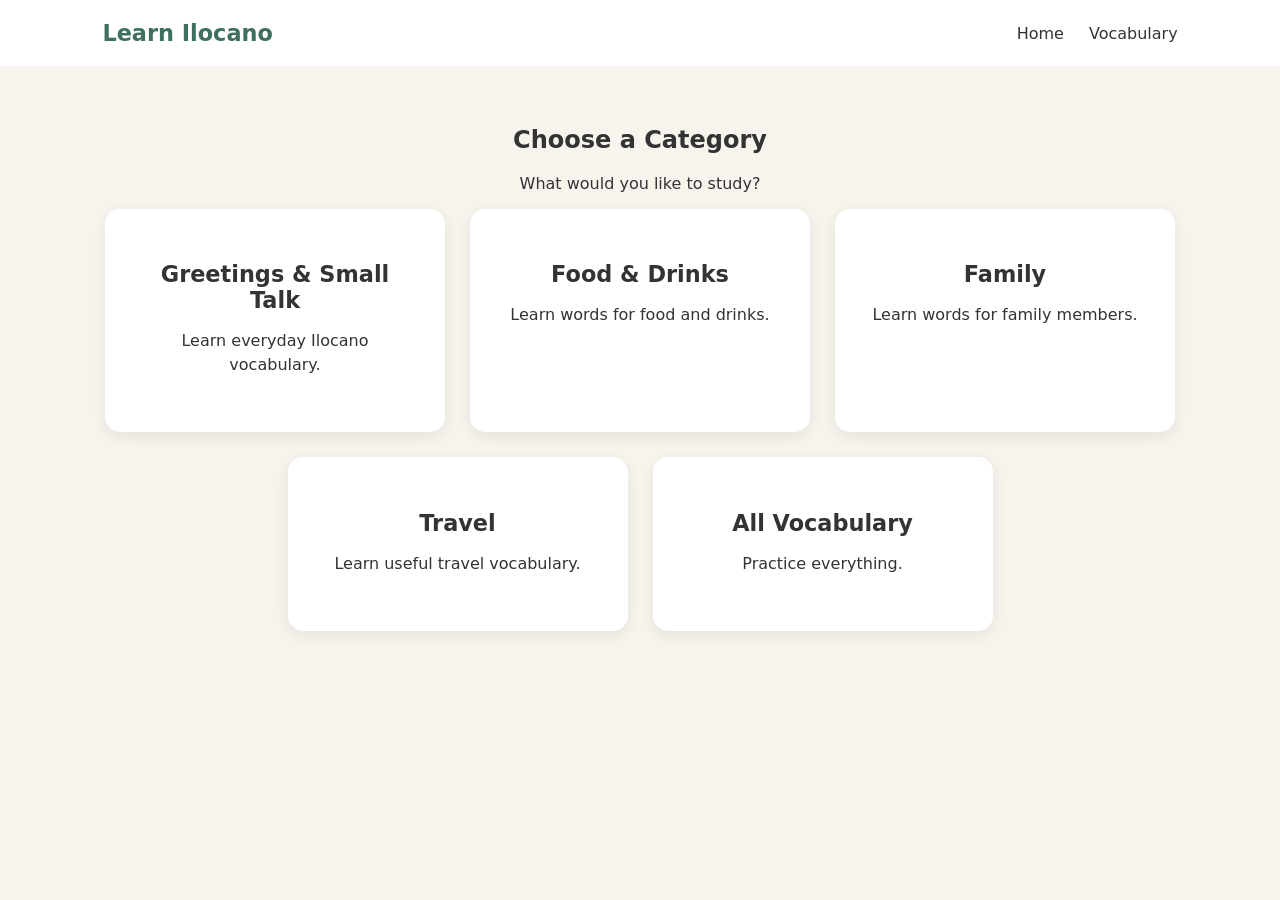
==== categories.html @ ef4bb554 "add vocab pages" ====
<!DOCTYPE html>
<html lang="en">
<head>
  <meta charset="UTF-8">
  <title>Categories</title>
  <link rel="stylesheet" href="style.css">
</head>
<body>

  <nav class="navbar">
    <div class="logo">Learn Ilocano</div>

    <div class="nav-links">
      <a href="index.html">Home</a>
      <a href="categories.html">Vocabulary</a>
    </div>
  </nav>

  <section class="practice">
    <h1>Choose a Category</h1>
    <p>What would you like to study?</p>

    <div class="activity-container">

      <a class="activity-card" href="#">
        <h3>Greetings & Small Talk</h3>
        <p>Learn everyday Ilocano vocabulary.</p>
      </a>

      <a class="activity-card" href="#">
        <h3>Food & Drinks</h3>
        <p>Learn words for food and drinks.</p>
      </a>

      <a class="activity-card" href="#">
        <h3>Family</h3>
        <p>Learn words for family members.</p>
      </a>

      <a class="activity-card" href="#">
        <h3>Travel</h3>
        <p>Learn useful travel vocabulary.</p>
      </a>

      <a class="activity-card" href="#">
        <h3>All Vocabulary</h3>
        <p>Practice everything.</p>
      </a>

    </div>
  </section>

</body>
</html>
---- style.css ----
:root {
    --primary-color: #3f6f5f;
    --accent-color: #d9a441;
    --background-color: #f7f4ed;
    --card-background: #ffffff;
    --text-color: #333333;
}
body {
    font-family: system-ui, Arial, sans-serif;
    background-color: var(--background-color);
    color: var(--text-color);
    margin: 0;
}
.navbar {
    display: flex;
    justify-content: space-between;
    align-items: center;
    padding: 20px 8%;
    background-color: white;
}

.logo {
    font-size: 1.4rem;
    font-weight: bold;
    color: var(--primary-color);
}

.nav-links {
    display: flex;
    gap: 25px;
}

.nav-links a {
    color: var(--text-color);
    text-decoration: none;
}

.nav-links a:hover {
    color: var(--primary-color);
}
.hero {
    padding: 80px 20px;
    text-align: center;
}

.hero h1 {
    font-size: 3rem;
    color: var(--primary-color);
    margin: 0;
}
.practice {
    padding: 40px 8% 80px;
    text-align: center;
}

.practice h2 {
    margin-bottom: 35px;
}
.activity-container {
    display: flex;
    justify-content: center;
    gap: 25px;
    flex-wrap: wrap;
}

.activity-card {
    width: 280px;
    padding: 30px;
    background-color: var(--card-background);
    border-radius: 15px;
    text-decoration: none;
    color: var(--text-color);
    box-shadow: 0 4px 15px rgba(0, 0, 0, 0.08);
    transition: transform 0.2s;
}

.activity-card:hover {
    transform: translateY(-5px);
}

.activity-icon {
    font-size: 2.5rem;
    margin-bottom: 15px;
}

.activity-card h3 {
    font-size: 1.4rem;
    margin-bottom: 10px;
}

.activity-card p {
    line-height: 1.5;
    margin-bottom: 25px;
}
.card-button {
    display: inline-block;
    padding: 10px 16px;
    border-radius: 8px;
    background-color: var(--primary-color);
    color: white;
    text-decoration: none;
}
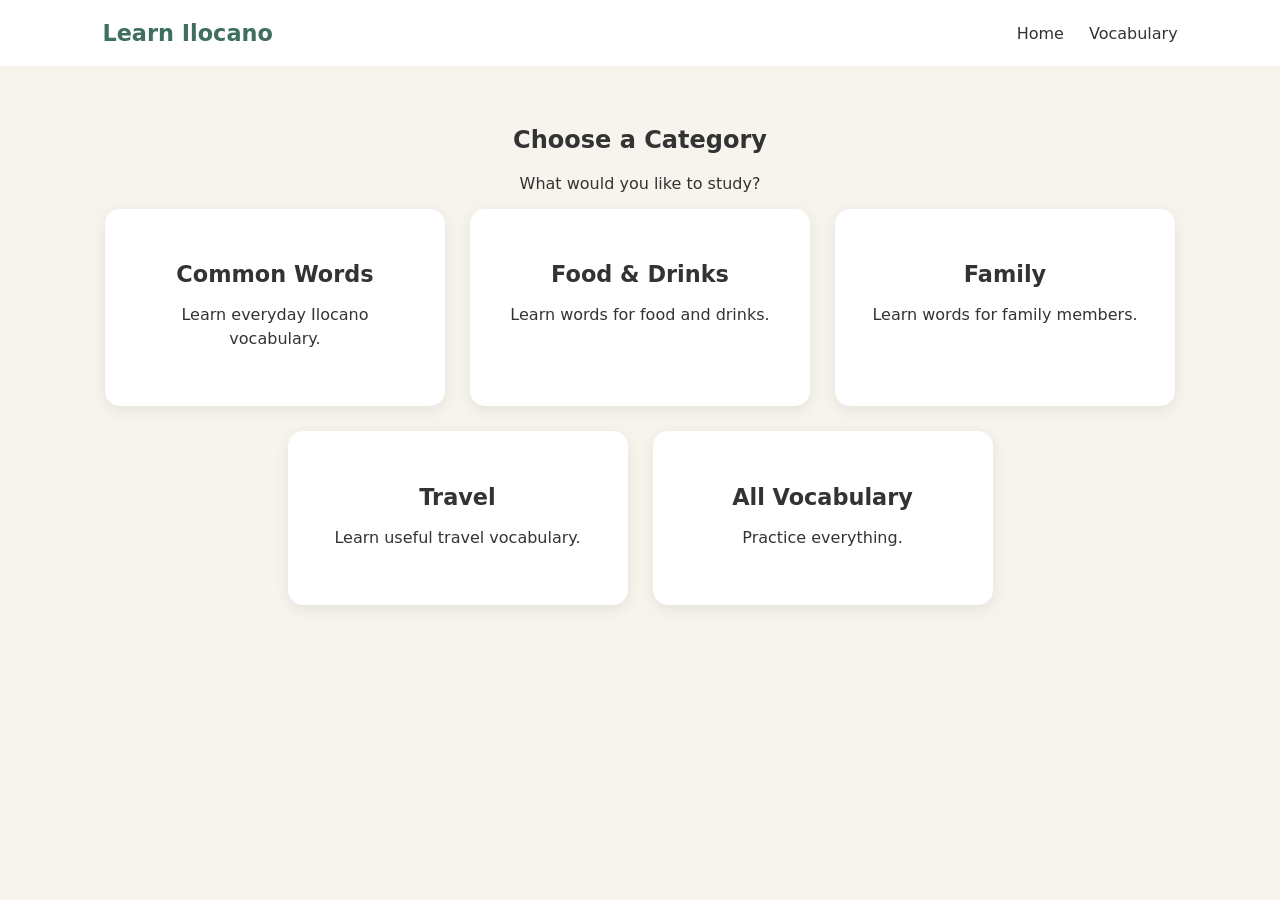
==== commit 3c6fc0a9: "add flashcard page" ====
--- a/categories.html
+++ b/categories.html
@@ -20,35 +20,35 @@
     <h1>Choose a Category</h1>
     <p>What would you like to study?</p>
 
-    <div class="activity-container">
+    <div class="activity-container" id="category-container">
 
-      <a class="activity-card" href="#">
-        <h3>Greetings & Small Talk</h3>
+      <a class="activity-card" href="#" data-category="common">
+        <h3>Common Words</h3>
         <p>Learn everyday Ilocano vocabulary.</p>
       </a>
 
-      <a class="activity-card" href="#">
+      <a class="activity-card" href="#" data-category="food">
         <h3>Food & Drinks</h3>
         <p>Learn words for food and drinks.</p>
       </a>
 
-      <a class="activity-card" href="#">
+      <a class="activity-card" href="#" data-category="family">
         <h3>Family</h3>
         <p>Learn words for family members.</p>
       </a>
 
-      <a class="activity-card" href="#">
+      <a class="activity-card" href="#" data-category="travel">
         <h3>Travel</h3>
         <p>Learn useful travel vocabulary.</p>
       </a>
 
-      <a class="activity-card" href="#">
+      <a class="activity-card" href="#" data-category="all">
         <h3>All Vocabulary</h3>
         <p>Practice everything.</p>
       </a>
 
     </div>
   </section>
-
+    <script src="script.js"></script>
 </body>
 </html>
--- a/style.css
+++ b/style.css
@@ -99,4 +99,107 @@
     background-color: var(--primary-color);
     color: white;
     text-decoration: none;
+}
+//flashcards
+/* Flashcard Page */
+
+.flashcard-page {
+    max-width: 900px;
+    margin: 0 auto;
+    padding: 40px 20px 80px;
+    text-align: center;
+}
+
+.back-link {
+    display: inline-block;
+    color: var(--primary-color);
+    text-decoration: none;
+    margin-bottom: 40px;
+}
+
+.back-link:hover {
+    text-decoration: underline;
+}
+
+.flashcard-header {
+    margin-bottom: 40px;
+}
+
+.breadcrumb {
+    font-size: 0.9rem;
+    color: #777;
+    margin-bottom: 15px;
+}
+
+.flashcard-header h1 {
+    margin-bottom: 10px;
+    color: var(--primary-color);
+}
+
+.flashcard-header p {
+    margin-top: 0;
+}
+
+.flashcard-container {
+    display: flex;
+    justify-content: center;
+    margin-bottom: 25px;
+}
+
+.flashcard {
+    width: 500px;
+    min-height: 300px;
+    padding: 40px;
+    background-color: var(--card-background);
+    border-radius: 20px;
+    box-shadow: 0 6px 20px rgba(0, 0, 0, 0.1);
+
+    display: flex;
+    flex-direction: column;
+    justify-content: center;
+    align-items: center;
+
+    cursor: pointer;
+}
+
+.flashcard-label {
+    font-size: 0.9rem;
+    color: #777;
+    text-transform: uppercase;
+    letter-spacing: 1px;
+}
+
+.flashcard h2 {
+    font-size: 3rem;
+    color: var(--primary-color);
+    margin: 20px 0;
+}
+
+.flashcard-answer {
+    font-size: 1.2rem;
+}
+
+.flashcard-progress {
+    margin: 20px 0;
+    color: #666;
+}
+
+.flashcard-controls {
+    display: flex;
+    justify-content: center;
+    gap: 15px;
+}
+
+.flashcard-controls button {
+    padding: 12px 22px;
+    border: none;
+    border-radius: 8px;
+    background-color: var(--primary-color);
+    color: white;
+    font-size: 1rem;
+    cursor: pointer;
+}
+
+.flashcard-controls button:hover {
+    opacity: 0.85;
 }
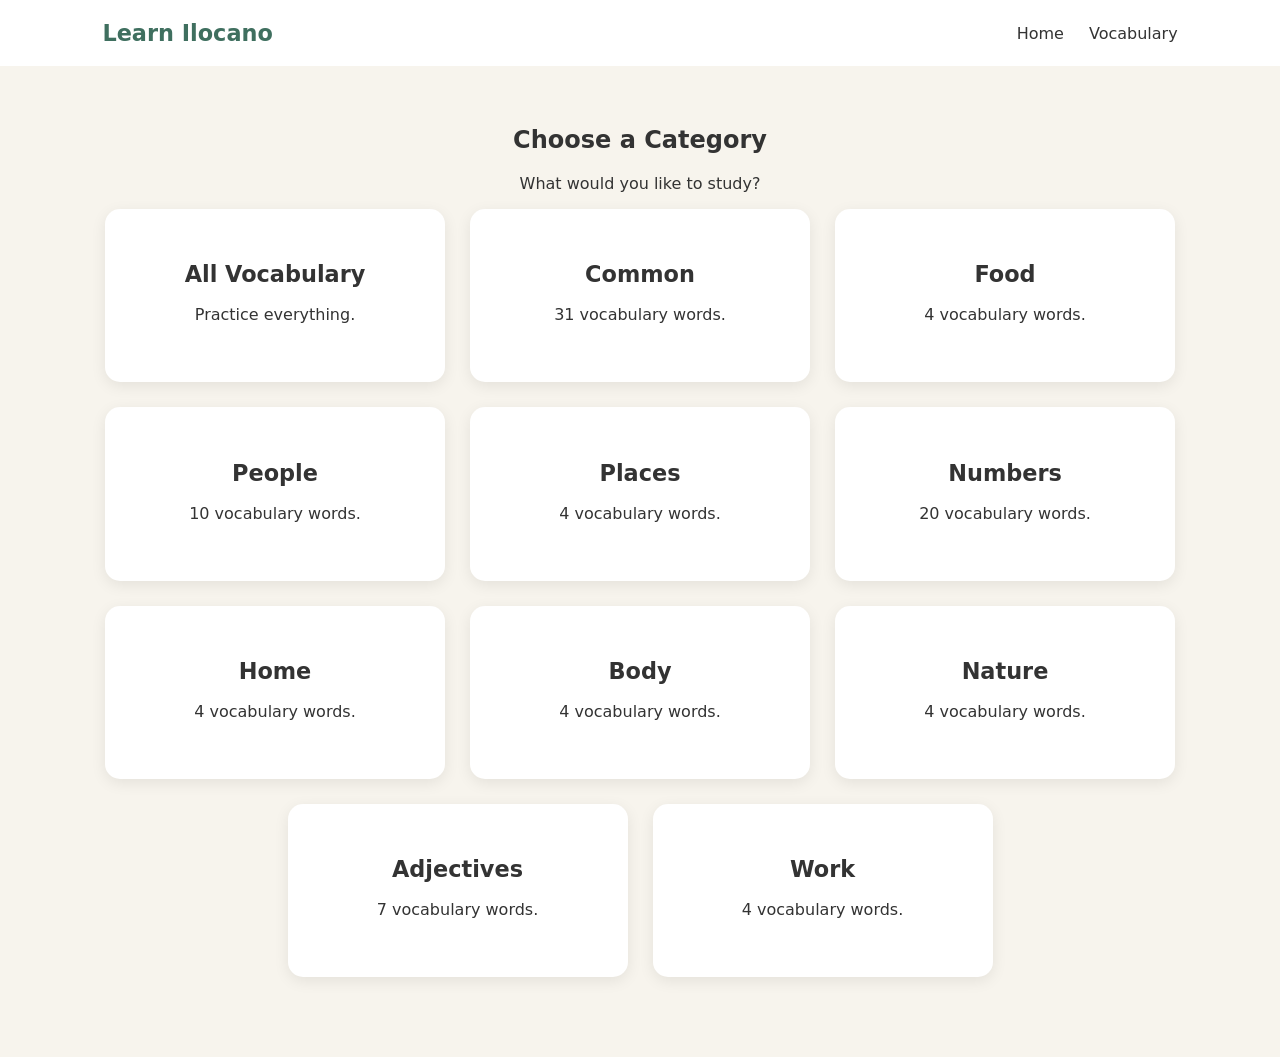
==== commit 39b9e94b: "improve quiz and vocab" ====
--- a/categories.html
+++ b/categories.html
@@ -1,54 +1,41 @@
 <!DOCTYPE html>
+
 <html lang="en">
 <head>
   <meta charset="UTF-8">
   <title>Categories</title>
   <link rel="stylesheet" href="style.css">
 </head>
+
 <body>
 
   <nav class="navbar">
     <div class="logo">Learn Ilocano</div>
 
-    <div class="nav-links">
-      <a href="index.html">Home</a>
-      <a href="categories.html">Vocabulary</a>
-    </div>
+
+<div class="nav-links">
+  <a href="index.html">Home</a>
+  <a href="categories.html">Vocabulary</a>
+</div>
+
+
   </nav>
 
   <section class="practice">
     <h1>Choose a Category</h1>
     <p>What would you like to study?</p>
 
-    <div class="activity-container" id="category-container">
 
-      <a class="activity-card" href="#" data-category="common">
-        <h3>Common Words</h3>
-        <p>Learn everyday Ilocano vocabulary.</p>
-      </a>
+<div class="activity-container" id="category-container">
+</div>
 
-      <a class="activity-card" href="#" data-category="food">
-        <h3>Food & Drinks</h3>
-        <p>Learn words for food and drinks.</p>
-      </a>
 
-      <a class="activity-card" href="#" data-category="family">
-        <h3>Family</h3>
-        <p>Learn words for family members.</p>
-      </a>
+  </section>
 
-      <a class="activity-card" href="#" data-category="travel">
-        <h3>Travel</h3>
-        <p>Learn useful travel vocabulary.</p>
-      </a>
+  <script src="vocabulary.js"></script>
 
-      <a class="activity-card" href="#" data-category="all">
-        <h3>All Vocabulary</h3>
-        <p>Practice everything.</p>
-      </a>
+  <script src="script.js"></script>
 
-    </div>
-  </section>
-    <script src="script.js"></script>
 </body>
 </html>
+
--- a/style.css
+++ b/style.css
@@ -202,4 +202,145 @@
 
 .flashcard-controls button:hover {
     opacity: 0.85;
-}+}
+
+
+/* Quiz Page */
+
+.quiz-page {
+    max-width: 900px;
+    margin: 0 auto;
+    padding: 40px 20px 80px;
+    text-align: center;
+}
+
+.quiz-header {
+    margin-bottom: 40px;
+}
+
+.quiz-header h1 {
+    margin-bottom: 10px;
+    color: var(--primary-color);
+}
+
+.quiz-header p {
+    margin-top: 0;
+}
+
+.quiz-container {
+    max-width: 600px;
+    margin: 0 auto 30px;
+    padding: 40px;
+    background-color: var(--card-background);
+    border-radius: 20px;
+    box-shadow: 0 6px 20px rgba(0, 0, 0, 0.1);
+}
+
+#question-number {
+    color: #777;
+    font-size: 0.9rem;
+}
+
+#quiz-question {
+    color: var(--primary-color);
+    margin: 25px 0;
+}
+
+#answer-container {
+    display: flex;
+    flex-direction: column;
+    gap: 12px;
+}
+
+#answer-container button {
+    padding: 14px 20px;
+    border: 1px solid #ddd;
+    border-radius: 10px;
+    background-color: white;
+    color: var(--text-color);
+    font-size: 1rem;
+    cursor: pointer;
+}
+
+#answer-container button:hover {
+    background-color: var(--background-color);
+}
+
+#quiz-feedback {
+    min-height: 25px;
+    margin-top: 25px;
+    font-weight: bold;
+}
+
+#next-question-button {
+    padding: 12px 22px;
+    border: none;
+    border-radius: 8px;
+    background-color: var(--primary-color);
+    color: white;
+    font-size: 1rem;
+    cursor: pointer;
+}
+
+#next-question-button:hover {
+    opacity: 0.85;
+}
+
+#answer-container button.correct {
+    background-color: #b7e4c7;
+    border-color: #40916c;
+}
+
+#answer-container button.incorrect {
+    background-color: #f8c4c4;
+    border-color: #d9534f;
+}
+
+
+/* Quiz Length Selection */
+
+#quiz-length-container h2 {
+    margin-bottom: 30px;
+}
+
+#quiz-length-options {
+    display: flex;
+    justify-content: center;
+    gap: 15px;
+    flex-wrap: wrap;
+}
+
+.quiz-length-button {
+    width: 150px;
+    min-height: 100px;
+    padding: 20px;
+    border: 1px solid #ddd;
+    border-radius: 12px;
+    background-color: white;
+    color: var(--text-color);
+    cursor: pointer;
+
+    display: flex;
+    flex-direction: column;
+    align-items: center;
+    justify-content: center;
+    gap: 8px;
+
+    font-size: 1rem;
+}
+
+.quiz-length-button strong {
+    font-size: 1.2rem;
+    color: var(--primary-color);
+}
+
+.quiz-length-button span {
+    color: #666;
+}
+
+.quiz-length-button:hover {
+    border-color: var(--primary-color);
+    transform: translateY(-3px);
+}
+
+
